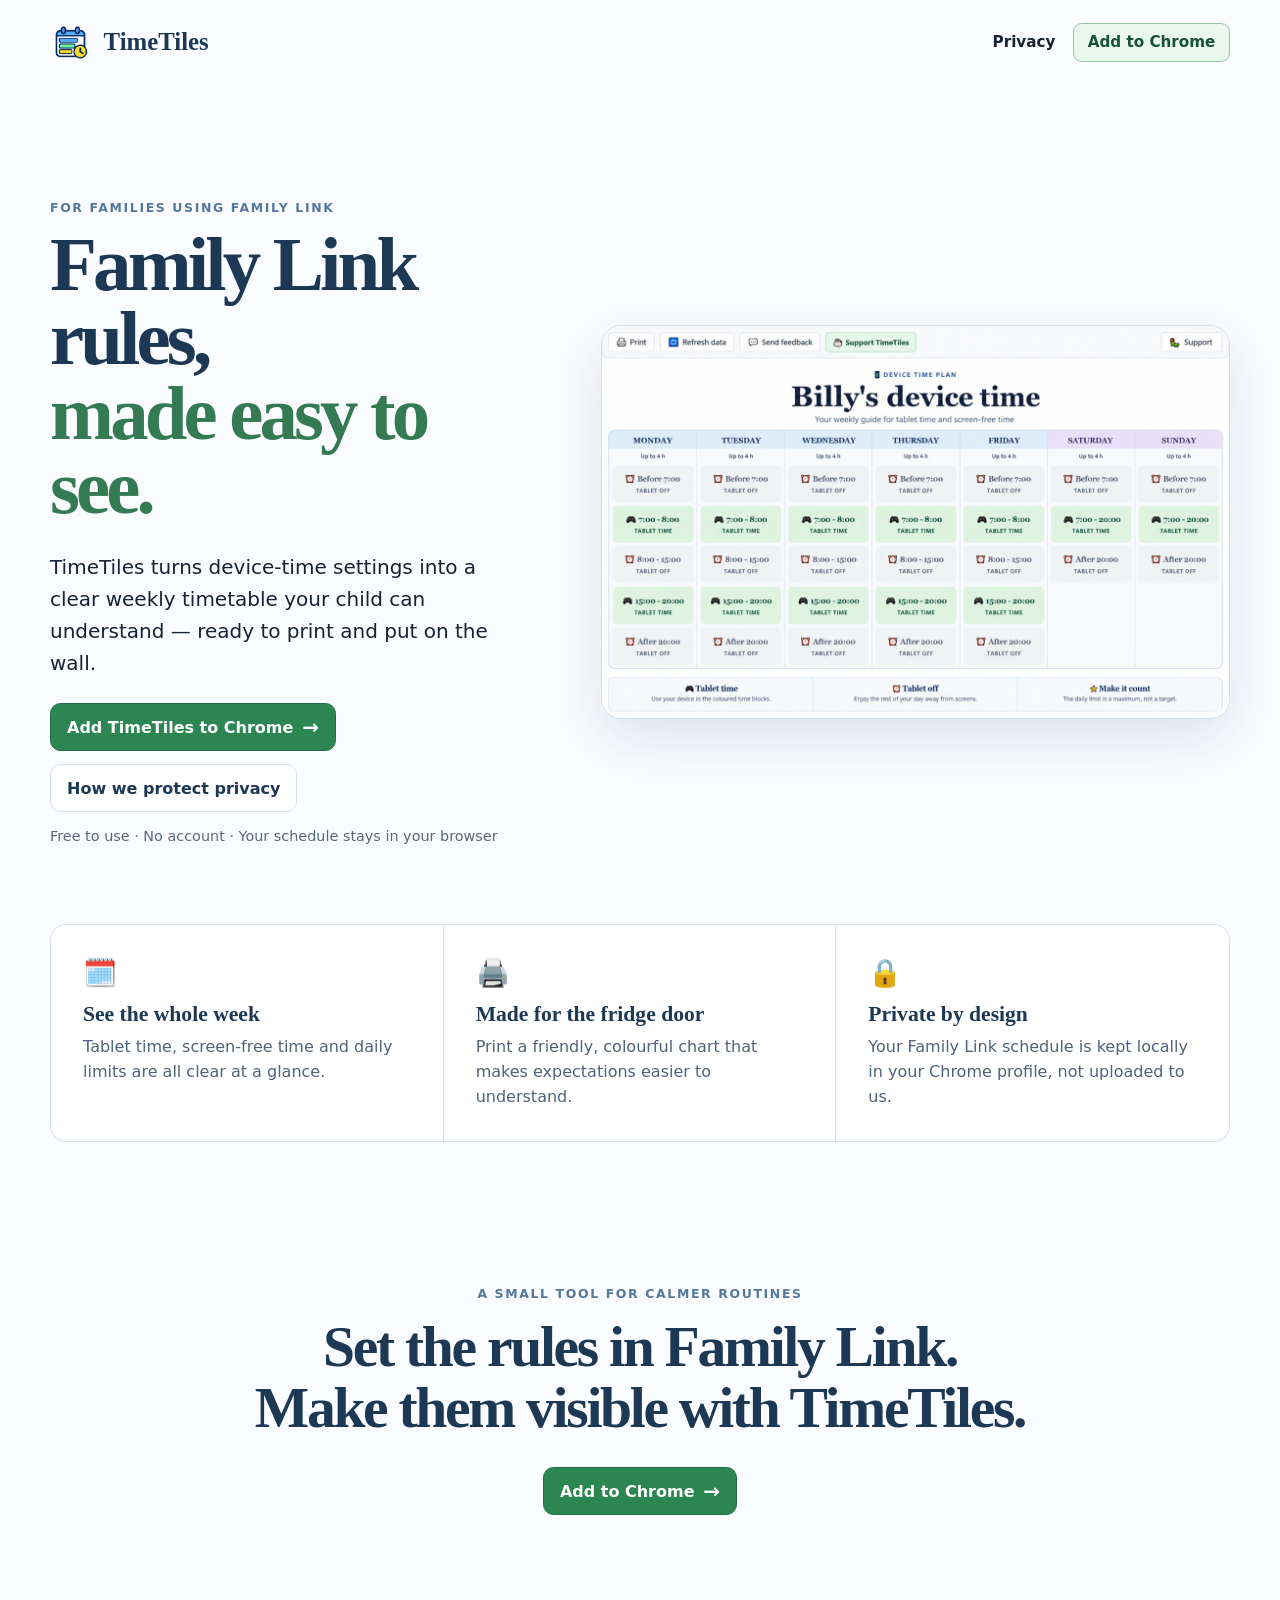
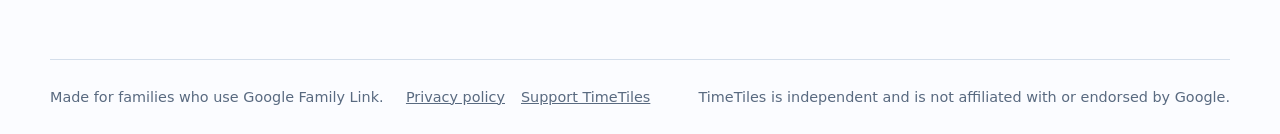
==== index.html @ 213e746a "Create TimeTiles landing page and privacy policy" ====
<!doctype html>
<html lang="en-GB">
  <head>
    <meta charset="UTF-8" />
    <meta name="viewport" content="width=device-width, initial-scale=1.0" />
    <meta name="description" content="TimeTiles turns Family Link device-time settings into a clear, child-friendly weekly timetable you can print." />
    <title>TimeTiles | Family Link, made easy to see</title>
    <link rel="icon" type="image/svg+xml" href="favicon.svg" />
    <link rel="stylesheet" href="styles.css" />
  </head>
  <body>
    <header class="site-header">
      <a class="brand" href="/" aria-label="TimeTiles home">
        <img src="assets/icon128.png" alt="" width="48" height="48" />
        <span>TimeTiles</span>
      </a>
      <nav aria-label="Main navigation">
        <a href="privacy/">Privacy</a>
        <a class="nav-install" href="https://chromewebstore.google.com/detail/timetiles/obdmpdikdfnmdpbnamcmjpfmooakknbb">Add to Chrome</a>
      </nav>
    </header>

    <main>
      <section class="hero">
        <div class="hero-copy">
          <p class="eyebrow">FOR FAMILIES USING FAMILY LINK</p>
          <h1>Family Link rules,<br /><em>made easy to see.</em></h1>
          <p class="intro">TimeTiles turns device-time settings into a clear weekly timetable your child can understand — ready to print and put on the wall.</p>
          <div class="hero-actions">
            <a class="button primary" href="https://chromewebstore.google.com/detail/timetiles/obdmpdikdfnmdpbnamcmjpfmooakknbb">Add TimeTiles to Chrome <span aria-hidden="true">→</span></a>
            <a class="button secondary" href="privacy/">How we protect privacy</a>
          </div>
          <p class="reassurance">Free to use · No account · Your schedule stays in your browser</p>
        </div>
        <div class="hero-art" aria-label="Example TimeTiles weekly timetable">
          <img src="assets/timetable.png" alt="A child-friendly TimeTiles weekly device-time timetable" />
        </div>
      </section>

      <section class="benefits" aria-label="What TimeTiles does">
        <article>
          <span class="benefit-icon" aria-hidden="true">🗓️</span>
          <h2>See the whole week</h2>
          <p>Tablet time, screen-free time and daily limits are all clear at a glance.</p>
        </article>
        <article>
          <span class="benefit-icon" aria-hidden="true">🖨️</span>
          <h2>Made for the fridge door</h2>
          <p>Print a friendly, colourful chart that makes expectations easier to understand.</p>
        </article>
        <article>
          <span class="benefit-icon" aria-hidden="true">🔒</span>
          <h2>Private by design</h2>
          <p>Your Family Link schedule is kept locally in your Chrome profile, not uploaded to us.</p>
        </article>
      </section>

      <section class="closing">
        <p class="eyebrow">A SMALL TOOL FOR CALMER ROUTINES</p>
        <h2>Set the rules in Family Link.<br />Make them visible with TimeTiles.</h2>
        <a class="button primary" href="https://chromewebstore.google.com/detail/timetiles/obdmpdikdfnmdpbnamcmjpfmooakknbb">Add to Chrome <span aria-hidden="true">→</span></a>
      </section>
    </main>

    <footer>
      <p>Made for families who use Google Family Link.</p>
      <div>
        <a href="privacy/">Privacy policy</a>
        <a href="https://ko-fi.com/timetiles">Support TimeTiles</a>
      </div>
      <p class="fine-print">TimeTiles is independent and is not affiliated with or endorsed by Google.</p>
    </footer>
  </body>
</html>
---- styles.css ----
:root {
  --ink: #172235;
  --navy: #1d3854;
  --blue: #dcebf7;
  --line: #d4deeb;
  --green: #dff1df;
  --green-ink: #185338;
  --paper: #fbfcff;
  font-family: Inter, ui-sans-serif, system-ui, -apple-system, BlinkMacSystemFont, "Segoe UI", sans-serif;
  color: var(--ink);
  background: var(--paper);
}

* { box-sizing: border-box; }
html { scroll-behavior: smooth; }
body { margin: 0; }
a { color: inherit; }

.site-header, main, footer { width: min(1180px, calc(100% - 2rem)); margin: 0 auto; }
.site-header { display: flex; align-items: center; justify-content: space-between; min-height: 5.3rem; }
.brand { display: inline-flex; align-items: center; gap: 0.7rem; color: var(--navy); font-family: Georgia, "Times New Roman", serif; font-size: 1.55rem; font-weight: 700; text-decoration: none; }
.brand img { width: 2.65rem; height: 2.65rem; }
nav { display: flex; align-items: center; gap: 1.1rem; font-size: 0.95rem; font-weight: 700; }
nav a { text-decoration: none; }
.nav-install { padding: 0.6rem 0.85rem; border: 1px solid #93c7a2; border-radius: 0.55rem; background: #e9f7ed; color: var(--green-ink); }

.hero { display: grid; grid-template-columns: 0.86fr 1.14fr; align-items: center; gap: clamp(2rem, 6vw, 6rem); padding: clamp(3.5rem, 9vw, 8rem) 0 5rem; }
.eyebrow { margin: 0 0 0.8rem; color: #55789d; font-size: 0.78rem; font-weight: 800; letter-spacing: 0.13em; }
h1, h2 { font-family: Georgia, "Times New Roman", serif; }
h1 { max-width: 10ch; margin: 0; color: var(--navy); font-size: clamp(3rem, 6vw, 5.6rem); line-height: 0.97; letter-spacing: -0.05em; }
h1 em { color: #347b53; font-style: normal; }
.intro { max-width: 33rem; margin: 1.55rem 0; font-size: clamp(1.06rem, 1.6vw, 1.25rem); line-height: 1.6; }
.hero-actions { display: flex; flex-wrap: wrap; gap: 0.8rem; }
.button { display: inline-flex; align-items: center; justify-content: center; gap: 0.55rem; min-height: 3rem; padding: 0.72rem 1rem; border: 1px solid var(--line); border-radius: 0.65rem; font-weight: 800; text-decoration: none; }
.primary { border-color: #1f6f45; background: #2b8652; color: #fff; }
.primary span { font-size: 1.25rem; line-height: 0.7; }
.secondary { background: #fff; color: var(--navy); }
.reassurance { margin: 1rem 0 0; color: #57687d; font-size: 0.9rem; }
.hero-art { overflow: hidden; border: 1px solid var(--line); border-radius: 1.25rem; background: #fff; box-shadow: 0 1.2rem 3.5rem rgb(22 51 82 / 13%); }
.hero-art img { display: block; width: 100%; height: auto; }

.benefits { display: grid; grid-template-columns: repeat(3, 1fr); overflow: hidden; border: 1px solid var(--line); border-radius: 1rem; background: #fff; }
.benefits article { padding: 2rem; border-right: 1px solid var(--line); }
.benefits article:last-child { border-right: none; }
.benefit-icon { font-size: 1.7rem; }
.benefits h2 { margin: 0.8rem 0 0.5rem; color: var(--navy); font-size: 1.35rem; }
.benefits p { margin: 0; color: #51637a; line-height: 1.55; }

.closing { padding: clamp(5rem, 12vw, 9rem) 0; text-align: center; }
.closing .eyebrow { margin-bottom: 1rem; }
.closing h2 { margin: 0 auto 1.8rem; color: var(--navy); font-size: clamp(2.1rem, 4.5vw, 4rem); line-height: 1.05; letter-spacing: -0.04em; }

footer { display: flex; flex-wrap: wrap; align-items: center; gap: 0.75rem 1.4rem; padding: 1.8rem 0; border-top: 1px solid var(--line); color: #596a80; font-size: 0.9rem; }
footer p { margin: 0; }
footer div { display: flex; gap: 1rem; }
footer .fine-print { margin-left: auto; }

.policy { max-width: 48rem; padding: 5rem 0 7rem; }
.policy h1 { max-width: none; font-size: clamp(3rem, 7vw, 5rem); }
.policy h2 { margin: 2.6rem 0 0.65rem; color: var(--navy); font-size: 1.55rem; }
.policy p { font-size: 1.05rem; line-height: 1.7; }
.updated { margin-top: 0.7rem; color: #65768a; font-size: 0.92rem !important; }

@media (max-width: 800px) {
  .site-header { min-height: 4.6rem; }
  nav { gap: 0.75rem; font-size: 0.88rem; }
  .hero { grid-template-columns: 1fr; padding-top: 3rem; }
  .hero-copy { text-align: center; }
  h1, .intro { margin-left: auto; margin-right: auto; }
  .hero-actions { justify-content: center; }
  .benefits { grid-template-columns: 1fr; }
  .benefits article { border-right: 0; border-bottom: 1px solid var(--line); }
  .benefits article:last-child { border-bottom: 0; }
  footer .fine-print { width: 100%; margin-left: 0; }
}

@media (max-width: 480px) {
  .site-header, main, footer { width: min(100% - 1.25rem, 1180px); }
  .brand { font-size: 1.25rem; }
  .brand img { width: 2.2rem; height: 2.2rem; }
  nav a:first-child { display: none; }
  .hero { padding-bottom: 3.5rem; }
  .button { width: 100%; }
  .hero-actions { display: grid; }
  .policy { padding: 3.5rem 0 5rem; }
}
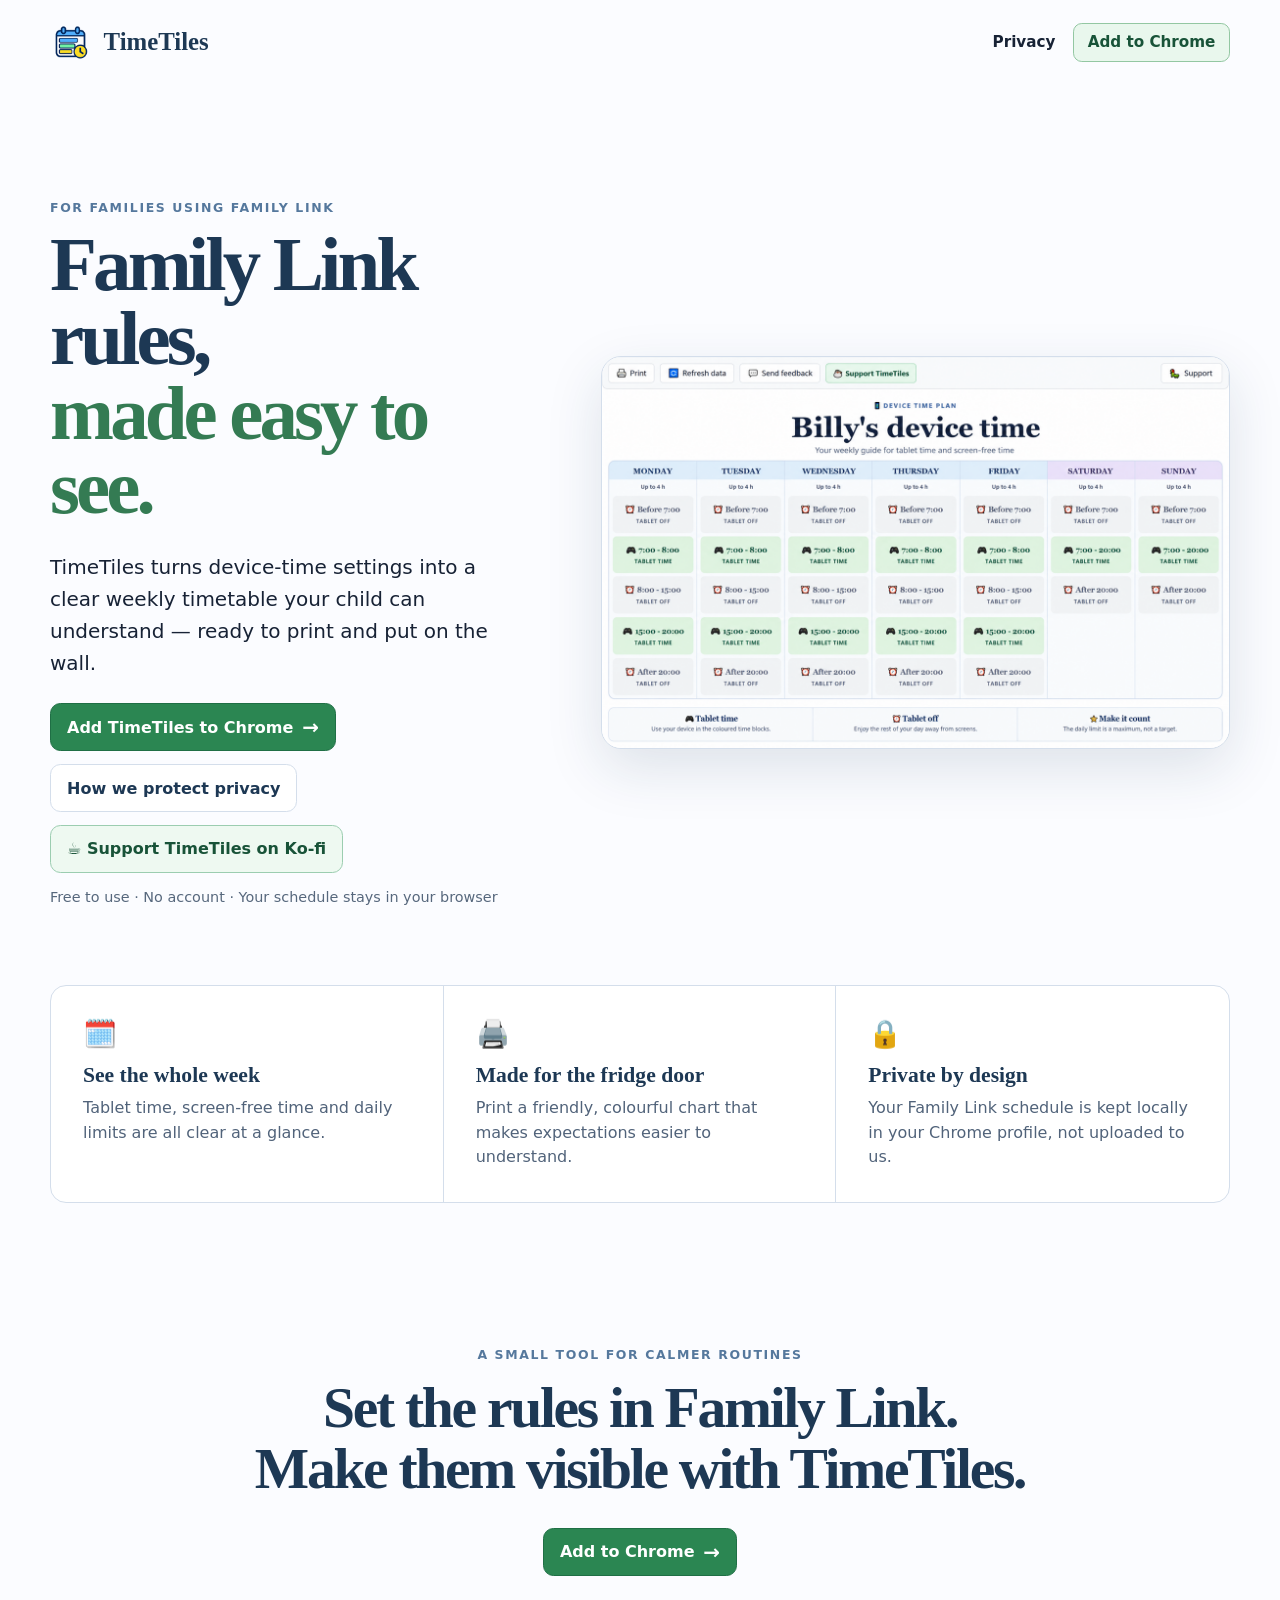
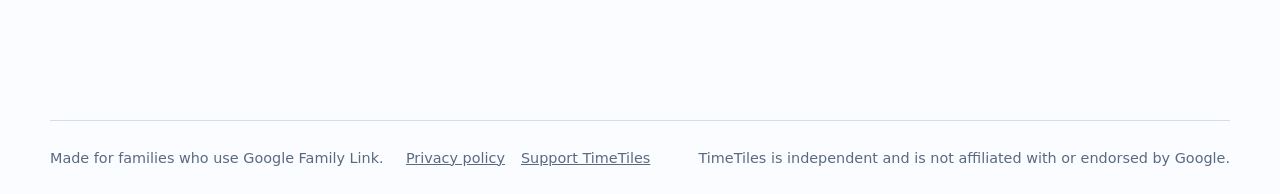
==== commit 7af1e84c: "Add Ko-fi support link to home page" ====
--- a/index.html
+++ b/index.html
@@ -29,6 +29,7 @@
           <div class="hero-actions">
             <a class="button primary" href="https://chromewebstore.google.com/detail/timetiles/obdmpdikdfnmdpbnamcmjpfmooakknbb">Add TimeTiles to Chrome <span aria-hidden="true">→</span></a>
             <a class="button secondary" href="privacy/">How we protect privacy</a>
+            <a class="button support" href="https://ko-fi.com/timetiles">☕ Support TimeTiles on Ko-fi</a>
           </div>
           <p class="reassurance">Free to use · No account · Your schedule stays in your browser</p>
         </div>
--- a/styles.css
+++ b/styles.css
@@ -35,6 +35,7 @@
 .primary { border-color: #1f6f45; background: #2b8652; color: #fff; }
 .primary span { font-size: 1.25rem; line-height: 0.7; }
 .secondary { background: #fff; color: var(--navy); }
+.support { border-color: #9bcdb0; background: #eef9f1; color: var(--green-ink); }
 .reassurance { margin: 1rem 0 0; color: #57687d; font-size: 0.9rem; }
 .hero-art { overflow: hidden; border: 1px solid var(--line); border-radius: 1.25rem; background: #fff; box-shadow: 0 1.2rem 3.5rem rgb(22 51 82 / 13%); }
 .hero-art img { display: block; width: 100%; height: auto; }
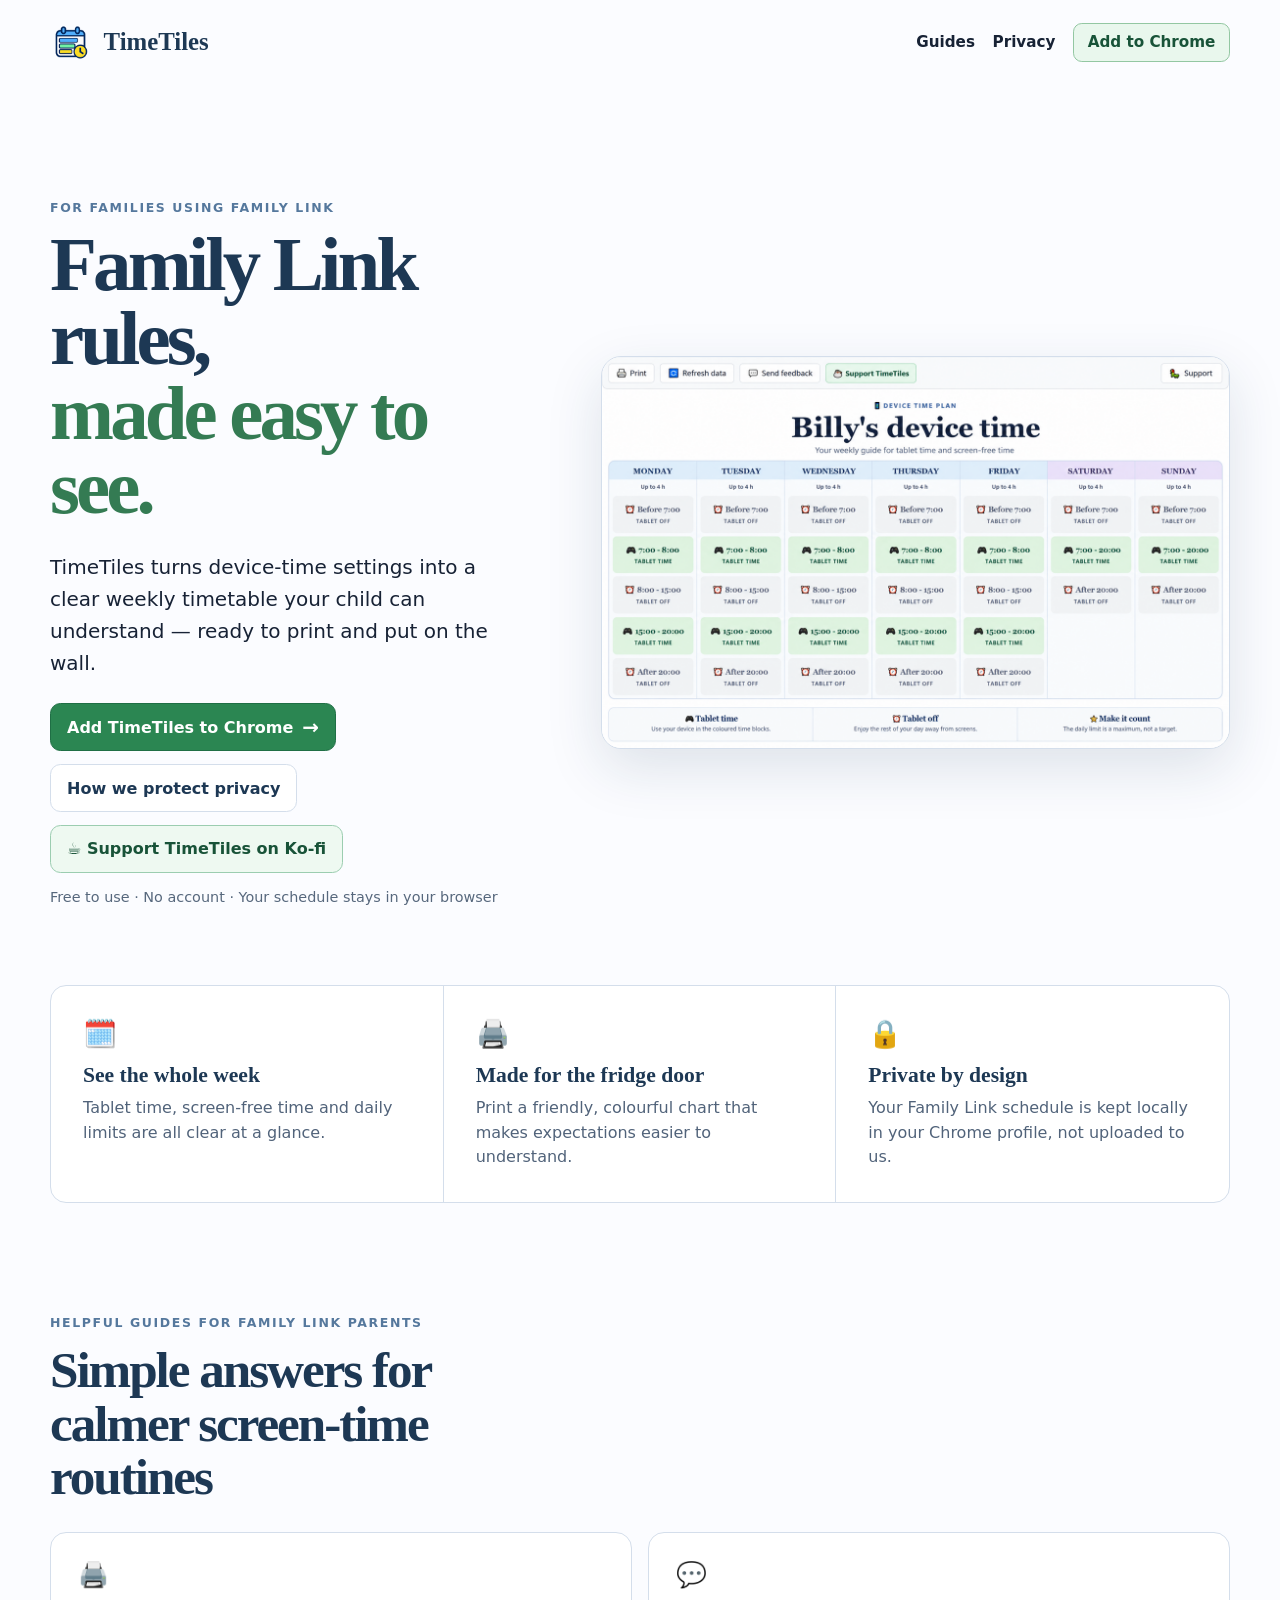
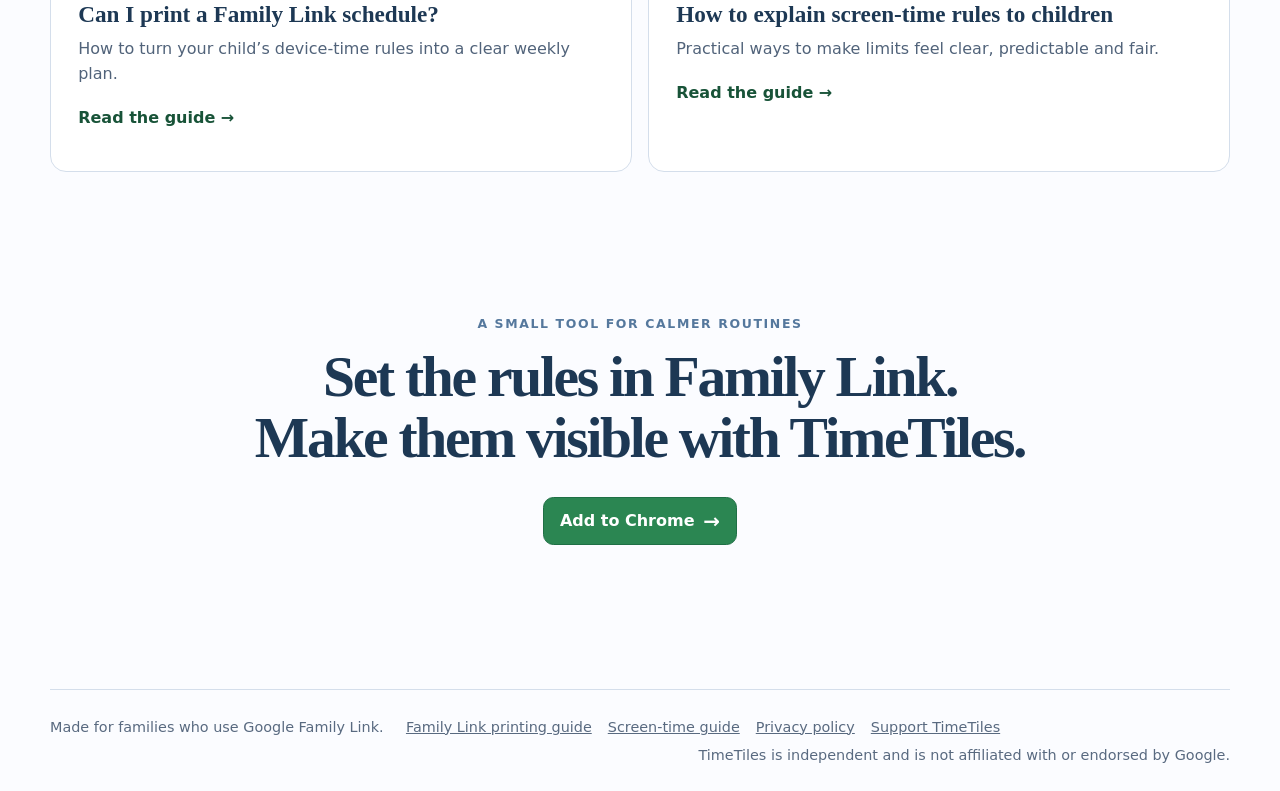
==== commit 67ee8533: "Add Family Link guides and search metadata" ====
--- a/index.html
+++ b/index.html
@@ -5,8 +5,23 @@
     <meta name="viewport" content="width=device-width, initial-scale=1.0" />
     <meta name="description" content="TimeTiles turns Family Link device-time settings into a clear, child-friendly weekly timetable you can print." />
     <title>TimeTiles | Family Link, made easy to see</title>
+    <link rel="canonical" href="https://timetilesfamily.com/" />
     <link rel="icon" type="image/svg+xml" href="favicon.svg" />
     <link rel="stylesheet" href="styles.css" />
+    <script type="application/ld+json">
+      {
+        "@context": "https://schema.org",
+        "@type": "SoftwareApplication",
+        "name": "TimeTiles",
+        "applicationCategory": "BrowserApplication",
+        "operatingSystem": "Google Chrome",
+        "description": "TimeTiles turns Family Link device-time settings into a clear, child-friendly weekly timetable you can print.",
+        "url": "https://timetilesfamily.com/",
+        "downloadUrl": "https://chromewebstore.google.com/detail/timetiles/obdmpdikdfnmdpbnamcmjpfmooakknbb",
+        "isAccessibleForFree": true,
+        "publisher": { "@type": "Organization", "name": "TimeTiles" }
+      }
+    </script>
   </head>
   <body>
     <header class="site-header">
@@ -15,6 +30,7 @@
         <span>TimeTiles</span>
       </a>
       <nav aria-label="Main navigation">
+        <a href="#guides">Guides</a>
         <a href="privacy/">Privacy</a>
         <a class="nav-install" href="https://chromewebstore.google.com/detail/timetiles/obdmpdikdfnmdpbnamcmjpfmooakknbb">Add to Chrome</a>
       </nav>
@@ -56,6 +72,25 @@
         </article>
       </section>
 
+      <section class="guides" id="guides" aria-labelledby="guides-title">
+        <p class="eyebrow">HELPFUL GUIDES FOR FAMILY LINK PARENTS</p>
+        <h2 id="guides-title">Simple answers for calmer screen-time routines</h2>
+        <div class="guide-grid">
+          <a class="guide-card" href="print-family-link-schedule/">
+            <span aria-hidden="true">🖨️</span>
+            <h3>Can I print a Family Link schedule?</h3>
+            <p>How to turn your child’s device-time rules into a clear weekly plan.</p>
+            <strong>Read the guide <span aria-hidden="true">→</span></strong>
+          </a>
+          <a class="guide-card" href="explain-screen-time-rules/">
+            <span aria-hidden="true">💬</span>
+            <h3>How to explain screen-time rules to children</h3>
+            <p>Practical ways to make limits feel clear, predictable and fair.</p>
+            <strong>Read the guide <span aria-hidden="true">→</span></strong>
+          </a>
+        </div>
+      </section>
+
       <section class="closing">
         <p class="eyebrow">A SMALL TOOL FOR CALMER ROUTINES</p>
         <h2>Set the rules in Family Link.<br />Make them visible with TimeTiles.</h2>
@@ -66,6 +101,8 @@
     <footer>
       <p>Made for families who use Google Family Link.</p>
       <div>
+        <a href="print-family-link-schedule/">Family Link printing guide</a>
+        <a href="explain-screen-time-rules/">Screen-time guide</a>
         <a href="privacy/">Privacy policy</a>
         <a href="https://ko-fi.com/timetiles">Support TimeTiles</a>
       </div>
--- a/styles.css
+++ b/styles.css
@@ -47,6 +47,16 @@
 .benefits h2 { margin: 0.8rem 0 0.5rem; color: var(--navy); font-size: 1.35rem; }
 .benefits p { margin: 0; color: #51637a; line-height: 1.55; }
 
+.guides { padding: clamp(4.5rem, 9vw, 7rem) 0 0; }
+.guides > h2 { max-width: 20ch; margin: 0 0 1.75rem; color: var(--navy); font-size: clamp(2rem, 4vw, 3.3rem); line-height: 1.05; letter-spacing: -0.04em; }
+.guide-grid { display: grid; grid-template-columns: repeat(2, 1fr); gap: 1rem; }
+.guide-card { display: block; min-height: 15rem; padding: 1.7rem; border: 1px solid var(--line); border-radius: 1rem; background: #fff; color: var(--ink); text-decoration: none; transition: transform 160ms ease, box-shadow 160ms ease; }
+.guide-card:hover { transform: translateY(-0.2rem); box-shadow: 0 0.8rem 2rem rgb(22 51 82 / 10%); }
+.guide-card > span { font-size: 1.55rem; }
+.guide-card h3 { margin: 0.75rem 0 0.55rem; color: var(--navy); font-family: Georgia, "Times New Roman", serif; font-size: 1.45rem; line-height: 1.15; }
+.guide-card p { max-width: 32rem; margin: 0; color: #51637a; line-height: 1.55; }
+.guide-card strong { display: block; margin-top: 1.35rem; color: var(--green-ink); }
+
 .closing { padding: clamp(5rem, 12vw, 9rem) 0; text-align: center; }
 .closing .eyebrow { margin-bottom: 1rem; }
 .closing h2 { margin: 0 auto 1.8rem; color: var(--navy); font-size: clamp(2.1rem, 4.5vw, 4rem); line-height: 1.05; letter-spacing: -0.04em; }
@@ -62,6 +72,21 @@
 .policy p { font-size: 1.05rem; line-height: 1.7; }
 .updated { margin-top: 0.7rem; color: #65768a; font-size: 0.92rem !important; }
 
+.guide { max-width: 48rem; padding: 4.5rem 0 7rem; }
+.guide h1 { max-width: 13ch; font-size: clamp(3rem, 7vw, 5rem); }
+.guide h2 { margin: 2.7rem 0 0.7rem; color: var(--navy); font-size: clamp(1.75rem, 3vw, 2.35rem); line-height: 1.1; }
+.guide h3 { margin: 2rem 0 0.45rem; color: var(--navy); font-family: Georgia, "Times New Roman", serif; font-size: 1.35rem; }
+.guide p, .guide li { font-size: 1.06rem; line-height: 1.7; }
+.guide ol, .guide ul { padding-left: 1.4rem; }
+.guide li + li { margin-top: 0.6rem; }
+.guide .lead { max-width: 42rem; margin-top: 1.4rem; font-size: 1.25rem; }
+.guide .callout { margin-top: 2rem; padding: 1.4rem; border: 1px solid #a6cdb2; border-radius: 0.9rem; background: #eff9f1; }
+.guide .callout p { margin: 0; }
+.guide .callout .button { margin-top: 1rem; }
+.guide details { margin-top: 0.8rem; padding: 1rem 1.1rem; border: 1px solid var(--line); border-radius: 0.7rem; background: #fff; }
+.guide summary { cursor: pointer; color: var(--navy); font-weight: 800; }
+.guide details p { margin-bottom: 0; }
+
 @media (max-width: 800px) {
   .site-header { min-height: 4.6rem; }
   nav { gap: 0.75rem; font-size: 0.88rem; }
@@ -72,6 +97,7 @@
   .benefits { grid-template-columns: 1fr; }
   .benefits article { border-right: 0; border-bottom: 1px solid var(--line); }
   .benefits article:last-child { border-bottom: 0; }
+  .guide-grid { grid-template-columns: 1fr; }
   footer .fine-print { width: 100%; margin-left: 0; }
 }
 
